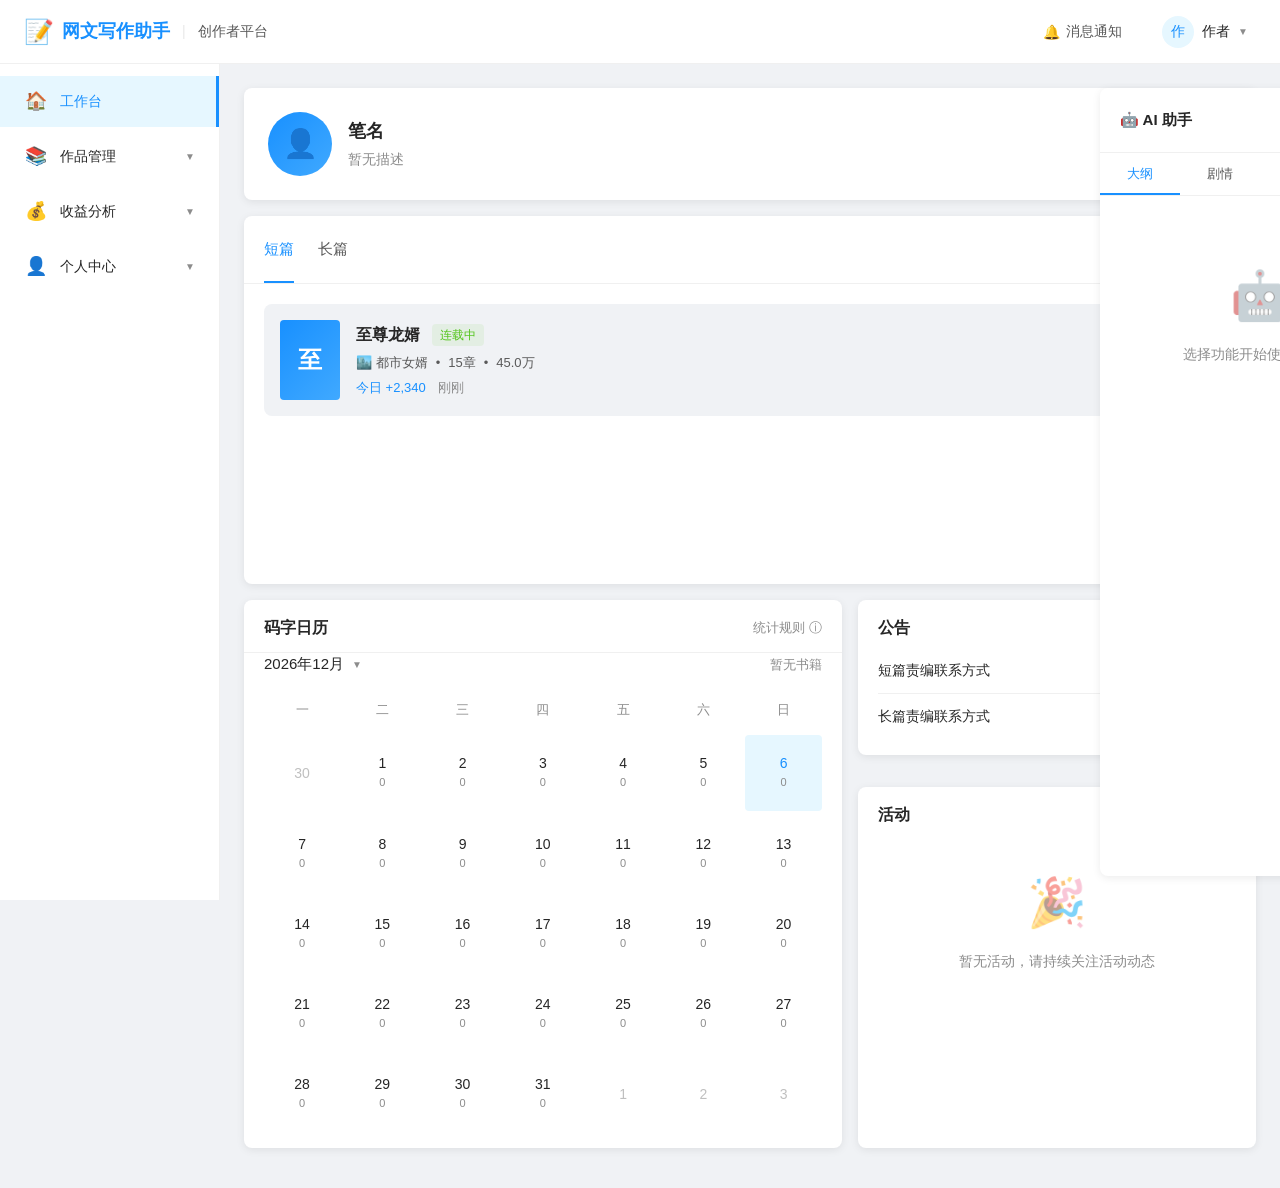
==== v5/index.html @ 5ffb70dc "feat: 网文写作助手 v5 - 仿点众文学风格UI升级 - 全新侧边导航+顶部Header布局 - 卡片式工作台：用户信息、作品管理、码字日历、公告 - 三栏编辑器：目录/人物、编辑区、标记面板 " ====
<!DOCTYPE html>
<html lang="zh-CN">
<head>
    <meta charset="UTF-8">
    <meta name="viewport" content="width=device-width, initial-scale=1.0">
    <title>网文写作助手 - 创作者平台</title>
    <link rel="stylesheet" href="css/base.css">
    <link rel="stylesheet" href="css/layout.css">
    <link rel="stylesheet" href="css/components/sidebar.css">
    <link rel="stylesheet" href="css/components/cards.css">
    <link rel="stylesheet" href="css/components/editor.css">
    <link rel="stylesheet" href="css/components/modals.css">
    <link rel="stylesheet" href="css/components/calendar.css">
    <link rel="stylesheet" href="css/components/panels.css">
</head>
<body>
    <!-- 顶部导航栏 -->
    <header class="top-header">
        <div class="header-left">
            <div class="logo">
                <span class="logo-icon">📝</span>
                <span class="logo-text">网文写作助手</span>
            </div>
            <span class="header-divider">|</span>
            <span class="header-subtitle">创作者平台</span>
        </div>
        <div class="header-right">
            <button class="header-btn">
                <span class="header-btn-icon">🔔</span>
                <span>消息通知</span>
            </button>
            <div class="user-info">
                <div class="user-avatar">作</div>
                <span class="user-name">作者</span>
                <span class="user-arrow">▼</span>
            </div>
        </div>
    </header>

    <!-- 左侧导航栏 -->
    <aside class="sidebar">
        <nav class="sidebar-nav">
            <!-- 工作台 -->
            <a href="#" class="nav-item active" data-page="workshop" onclick="switchPage('workshop')">
                <span class="nav-icon">🏠</span>
                <span class="nav-text">工作台</span>
            </a>

            <!-- 作品管理 -->
            <div class="nav-section">
                <div class="nav-section-header" onclick="toggleNavSection(this)">
                    <span class="nav-icon">📚</span>
                    <span class="nav-text">作品管理</span>
                    <span class="nav-arrow">▼</span>
                </div>
                <div class="nav-section-content">
                    <a href="#" class="nav-subitem" data-page="short-story" onclick="switchPage('short-story')">
                        <span class="nav-dot"></span>
                        <span>短篇</span>
                    </a>
                    <a href="#" class="nav-subitem" data-page="long-story" onclick="switchPage('long-story')">
                        <span class="nav-dot"></span>
                        <span>长篇</span>
                    </a>
                </div>
            </div>

            <!-- 收益分析 -->
            <div class="nav-section">
                <div class="nav-section-header" onclick="toggleNavSection(this)">
                    <span class="nav-icon">💰</span>
                    <span class="nav-text">收益分析</span>
                    <span class="nav-arrow">▼</span>
                </div>
                <div class="nav-section-content">
                    <a href="#" class="nav-subitem">
                        <span class="nav-dot"></span>
                        <span>短篇收益</span>
                    </a>
                    <a href="#" class="nav-subitem">
                        <span class="nav-dot"></span>
                        <span>长篇收益</span>
                    </a>
                </div>
            </div>

            <!-- 个人中心 -->
            <div class="nav-section">
                <div class="nav-section-header" onclick="toggleNavSection(this)">
                    <span class="nav-icon">👤</span>
                    <span class="nav-text">个人中心</span>
                    <span class="nav-arrow">▼</span>
                </div>
                <div class="nav-section-content">
                    <a href="#" class="nav-subitem">
                        <span class="nav-dot"></span>
                        <span>账号信息</span>
                    </a>
                    <a href="#" class="nav-subitem">
                        <span class="nav-dot"></span>
                        <span>签约信息</span>
                    </a>
                </div>
            </div>
        </nav>
    </aside>

    <!-- 主内容区域 -->
    <main class="main-content">
        <!-- ========== 工作台页面 ========== -->
        <div id="workshop-page" class="page active">
            <!-- 用户信息卡片 -->
            <div class="card user-card">
                <div class="user-card-left">
                    <div class="user-card-avatar">👤</div>
                    <div class="user-card-info">
                        <div class="user-card-name">笔名</div>
                        <div class="user-card-desc">暂无描述</div>
                    </div>
                </div>
                <div class="user-card-right">
                    <div class="user-card-stat">
                        <div class="user-card-stat-label">累计创作字数</div>
                        <div class="user-card-stat-value" id="totalWords">0</div>
                    </div>
                </div>
            </div>

            <!-- 作品管理区域 -->
            <div class="card works-card">
                <div class="works-card-header">
                    <div class="works-tabs">
                        <button class="works-tab active" data-tab="short">短篇</button>
                        <button class="works-tab" data-tab="long">长篇</button>
                    </div>
                    <button class="btn-primary" onclick="showCreateBookModal()">
                        <span class="btn-icon">+</span>
                        <span>创建短篇</span>
                    </button>
                </div>
                <div class="works-card-body">
                    <div id="bookListContainer" class="book-list">
                        <!-- 空白状态 -->
                        <div class="empty-state">
                            <div class="empty-state-illustration">📖</div>
                            <button class="btn-primary btn-large" onclick="showCreateBookModal()">去创作</button>
                        </div>
                    </div>
                </div>
            </div>

            <!-- 底部两栏 -->
            <div class="bottom-grid">
                <!-- 码字日历 -->
                <div class="card calendar-card">
                    <div class="card-header">
                        <div class="card-title">码字日历</div>
                        <div class="card-subtitle">
                            统计规则
                            <span class="info-icon">ⓘ</span>
                        </div>
                    </div>
                    <div class="calendar-header">
                        <div class="calendar-month">
                            <span id="calendarMonth">2026年3月</span>
                            <span class="calendar-arrow">▼</span>
                        </div>
                        <div class="calendar-book-select">
                            <span>暂无书籍</span>
                        </div>
                    </div>
                    <div class="calendar-body">
                        <div class="calendar-weekdays">
                            <span>一</span><span>二</span><span>三</span><span>四</span><span>五</span><span>六</span><span>日</span>
                        </div>
                        <div class="calendar-days" id="calendarDays">
                            <!-- 日历格子由JS生成 -->
                        </div>
                    </div>
                </div>

                <!-- 右侧信息栏 -->
                <div class="right-info">
                    <!-- 公告 -->
                    <div class="card notice-card">
                        <div class="card-header">
                            <div class="card-title">公告</div>
                        </div>
                        <div class="notice-list">
                            <div class="notice-item">
                                <span class="notice-text">短篇责编联系方式</span>
                                <span class="notice-date">2025-08-08</span>
                            </div>
                            <div class="notice-item">
                                <span class="notice-text">长篇责编联系方式</span>
                                <span class="notice-date">2025-08-08</span>
                            </div>
                        </div>
                    </div>

                    <!-- 活动 -->
                    <div class="card activity-card">
                        <div class="card-header">
                            <div class="card-title">活动</div>
                        </div>
                        <div class="empty-state-small">
                            <div class="empty-illustration">🎉</div>
                            <div class="empty-text">暂无活动，请持续关注活动动态</div>
                        </div>
                    </div>
                </div>
            </div>
        </div>

        <!-- ========== 编辑器页面 ========== -->
        <div id="editor-page" class="page">
            <div class="editor-layout">
                <!-- 左侧边栏 -->
                <aside class="editor-sidebar">
                    <div class="editor-sidebar-header">
                        <button class="back-btn" onclick="switchToWorkshop()">
                            <span>←</span>
                            <span>返回工作台</span>
                        </button>
                    </div>
                    <div class="editor-sidebar-tabs">
                        <button class="sidebar-tab active" data-tab="chapters" onclick="switchSidebarTab('chapters')">目录</button>
                        <button class="sidebar-tab" data-tab="characters" onclick="switchSidebarTab('characters')">人物</button>
                    </div>
                    
                    <!-- 章节目录 -->
                    <div id="chaptersPanel" class="sidebar-panel active">
                        <div class="panel-actions">
                            <button class="panel-action-btn" onclick="showAddVolumeModal()">+ 新建卷</button>
                            <button class="panel-action-btn" onclick="addChapter()">+ 新建章</button>
                        </div>
                        <div id="chapterTree" class="chapter-tree">
                            <!-- 章节树由JS渲染 -->
                        </div>
                    </div>

                    <!-- 人物卡 -->
                    <div id="charactersPanel" class="sidebar-panel">
                        <div class="panel-actions">
                            <button class="panel-action-btn" onclick="showAddCharacterModal()">+ 添加人物</button>
                        </div>
                        <div id="characterList" class="character-list">
                            <!-- 人物列表由JS渲染 -->
                        </div>
                    </div>
                </aside>

                <!-- 编辑器主体 -->
                <div class="editor-main">
                    <div class="editor-toolbar">
                        <div class="toolbar-info">
                            <span class="toolbar-book" id="editorBookTitle">《作品名称》</span>
                            <span class="toolbar-divider">|</span>
                            <span class="toolbar-chapter" id="editorChapterTitle">第1章</span>
                        </div>
                        <div class="toolbar-actions">
                            <button class="toolbar-btn" onclick="toggleFocusMode()" title="专注模式">👁</button>
                            <button class="toolbar-btn" onclick="toggleTheme()" title="切换主题">🌙</button>
                            <button class="toolbar-btn" onclick="saveDraft()">保存草稿</button>
                            <button class="toolbar-btn primary" onclick="saveContent()">发布章节</button>
                        </div>
                    </div>
                    <div class="editor-content-wrapper">
                        <input type="text" id="chapterTitle" class="chapter-title-input" placeholder="章节标题">
                        <div class="editor-textarea-wrapper">
                            <div id="lineNumbers" class="line-numbers"></div>
                            <textarea id="editor" class="editor-textarea" placeholder="开始创作..."></textarea>
                        </div>
                    </div>
                    <div class="editor-footer">
                        <div class="footer-stats">
                            <span id="wordCount">0 字</span>
                            <span class="footer-divider">|</span>
                            <span id="saveStatus">已保存</span>
                        </div>
                        <div class="footer-actions">
                            <button class="footer-btn" onclick="toggleAIPanel()">🤖 AI助手</button>
                            <button class="footer-btn" onclick="openGoalEditor()">📅 日更目标</button>
                        </div>
                    </div>
                </div>

                <!-- 右侧标记面板 -->
                <aside class="marks-panel">
                    <div class="marks-header">
                        <span class="marks-title">行标记</span>
                    </div>
                    <div id="marksList" class="marks-list">
                        <!-- 标记列表由JS渲染 -->
                    </div>
                </aside>
            </div>

            <!-- 人物详情面板 -->
            <div id="characterDetailPanel" class="character-detail-panel">
                <div class="panel-header">
                    <span class="panel-title">人物详情</span>
                    <button class="panel-close" onclick="closeCharacterPanel()">×</button>
                </div>
                <div id="characterDetailContent" class="panel-content">
                    <!-- 人物详情由JS渲染 -->
                </div>
            </div>
        </div>
    </main>

    <!-- ========== 弹窗 ========== -->

    <!-- 创建作品弹窗 -->
    <div id="createBookModal" class="modal">
        <div class="modal-overlay" onclick="closeCreateBookModal()"></div>
        <div class="modal-content">
            <div class="modal-header">
                <h3 class="modal-title">创建新作品</h3>
                <button class="modal-close" onclick="closeCreateBookModal()">×</button>
            </div>
            <div class="modal-body">
                <div class="form-group">
                    <label class="form-label">作品名称</label>
                    <input type="text" id="newBookTitle" class="form-input" placeholder="请输入作品名称">
                    <button type="button" class="form-helper-btn" onclick="generateBookTitleSuggestions()">AI推荐书名</button>
                </div>
                <div class="form-group">
                    <label class="form-label">作品类型</label>
                    <select id="newBookGenre" class="form-select">
                        <option value="urban">都市女婿</option>
                        <option value="fantasy">玄幻修仙</option>
                        <option value="romance">言情甜宠</option>
                        <option value="mystery">悬疑灵异</option>
                        <option value="history">历史穿越</option>
                        <option value="scifi">科幻末世</option>
                    </select>
                </div>
                <div class="form-group">
                    <label class="form-label">作品简介</label>
                    <textarea id="newBookSummary" class="form-textarea" rows="4" placeholder="请输入作品简介"></textarea>
                    <button type="button" class="form-helper-btn" onclick="polishBookSummary()">AI润色简介</button>
                </div>
                <div class="form-group">
                    <label class="form-label">目标字数</label>
                    <input type="number" id="newBookTarget" class="form-input" value="1000000">
                </div>
                <div id="aiSuggestions"></div>
            </div>
            <div class="modal-footer">
                <button class="btn-secondary" onclick="closeCreateBookModal()">取消</button>
                <button class="btn-primary" onclick="confirmCreateBook()">创建</button>
            </div>
        </div>
    </div>

    <!-- 添加卷弹窗 -->
    <div id="volumeModal" class="modal">
        <div class="modal-overlay" onclick="closeVolumeModal()"></div>
        <div class="modal-content modal-small">
            <div class="modal-header">
                <h3 class="modal-title">新建卷</h3>
                <button class="modal-close" onclick="closeVolumeModal()">×</button>
            </div>
            <div class="modal-body">
                <div class="form-group">
                    <label class="form-label">卷名称</label>
                    <input type="text" id="newVolumeName" class="form-input" placeholder="如：第一卷：觉醒">
                </div>
            </div>
            <div class="modal-footer">
                <button class="btn-secondary" onclick="closeVolumeModal()">取消</button>
                <button class="btn-primary" onclick="confirmAddVolume()">确定</button>
            </div>
        </div>
    </div>

    <!-- 添加章节弹窗 -->
    <div id="chapterModal" class="modal">
        <div class="modal-overlay" onclick="closeChapterModal()"></div>
        <div class="modal-content modal-small">
            <div class="modal-header">
                <h3 class="modal-title">新建章节</h3>
                <button class="modal-close" onclick="closeChapterModal()">×</button>
            </div>
            <div class="modal-body">
                <div class="form-group">
                    <label class="form-label">章节标题</label>
                    <input type="text" id="newChapterTitle" class="form-input" placeholder="请输入章节标题">
                </div>
                <div class="form-group">
                    <label class="form-label">所属卷</label>
                    <select id="newChapterVolume" class="form-select">
                        <!-- 选项由JS填充 -->
                    </select>
                </div>
            </div>
            <div class="modal-footer">
                <button class="btn-secondary" onclick="closeChapterModal()">取消</button>
                <button class="btn-primary" onclick="confirmAddChapter()">确定</button>
            </div>
        </div>
    </div>

    <!-- 日更目标弹窗 -->
    <div id="goalModal" class="modal">
        <div class="modal-overlay" onclick="closeGoalModal()"></div>
        <div class="modal-content modal-small">
            <div class="modal-header">
                <h3 class="modal-title">设置日更目标</h3>
                <button class="modal-close" onclick="closeGoalModal()">×</button>
            </div>
            <div class="modal-body">
                <div class="form-group">
                    <label class="form-label">每日目标字数</label>
                    <input type="number" id="dailyGoalInput" class="form-input" value="4000">
                </div>
                <div class="goal-presets">
                    <button class="goal-preset" onclick="setGoalPreset(2000)">2000</button>
                    <button class="goal-preset" onclick="setGoalPreset(4000)">4000</button>
                    <button class="goal-preset" onclick="setGoalPreset(6000)">6000</button>
                    <button class="goal-preset" onclick="setGoalPreset(10000)">10000</button>
                </div>
            </div>
            <div class="modal-footer">
                <button class="btn-secondary" onclick="closeGoalModal()">取消</button>
                <button class="btn-primary" onclick="saveGoal()">保存</button>
            </div>
        </div>
    </div>

    <!-- 添加人物弹窗 -->
    <div id="characterModal" class="modal">
        <div class="modal-overlay" onclick="closeCharacterEditModal()"></div>
        <div class="modal-content">
            <div class="modal-header">
                <h3 class="modal-title" id="characterModalTitle">添加人物</h3>
                <button class="modal-close" onclick="closeCharacterEditModal()">×</button>
            </div>
            <div class="modal-body">
                <div class="form-row">
                    <div class="form-group">
                        <label class="form-label">姓名</label>
                        <input type="text" id="charName" class="form-input" placeholder="人物姓名">
                    </div>
                    <div class="form-group">
                        <label class="form-label">角色类型</label>
                        <select id="charRole" class="form-select">
                            <option value="protagonist">主角</option>
                            <option value="antagonist">反派</option>
                            <option value="supporting">配角</option>
                            <option value="minor">龙套</option>
                        </select>
                    </div>
                </div>
                <div class="form-row">
                    <div class="form-group">
                        <label class="form-label">性别</label>
                        <select id="charGender" class="form-select">
                            <option value="男">男</option>
                            <option value="女">女</option>
                            <option value="其他">其他</option>
                        </select>
                    </div>
                    <div class="form-group">
                        <label class="form-label">年龄</label>
                        <input type="text" id="charAge" class="form-input" placeholder="年龄">
                    </div>
                </div>
                <div class="form-group">
                    <label class="form-label">外貌特征</label>
                    <textarea id="charAppearance" class="form-textarea" rows="2" placeholder="外貌描述"></textarea>
                </div>
                <div class="form-group">
                    <label class="form-label">性格特点</label>
                    <textarea id="charPersonality" class="form-textarea" rows="2" placeholder="性格描述"></textarea>
                </div>
                <div class="form-group">
                    <label class="form-label">人物背景</label>
                    <textarea id="charBackground" class="form-textarea" rows="3" placeholder="背景故事"></textarea>
                </div>
                <div class="form-group">
                    <label class="form-label">经典语录</label>
                    <input type="text" id="charQuotes" class="form-input" placeholder="经典台词">
                </div>
                <div class="form-group">
                    <label class="form-label">备注</label>
                    <textarea id="charNotes" class="form-textarea" rows="2" placeholder="其他备注"></textarea>
                </div>
            </div>
            <div class="modal-footer">
                <button class="btn-secondary" onclick="closeCharacterEditModal()">取消</button>
                <button class="btn-primary" onclick="saveCharacter()">保存</button>
            </div>
        </div>
    </div>

    <!-- 行标记弹窗 -->
    <div id="markPopup" class="mark-popup">
        <div class="mark-popup-title">添加标记</div>
        <div class="mark-types">
            <button class="mark-type-btn todo" onclick="selectMarkType('todo')">
                <span class="mark-type-icon">📝</span>
                <span>待修改</span>
            </button>
            <button class="mark-type-btn question" onclick="selectMarkType('question')">
                <span class="mark-type-icon">❓</span>
                <span>疑问</span>
            </button>
            <button class="mark-type-btn idea" onclick="selectMarkType('idea')">
                <span class="mark-type-icon">💡</span>
                <span>灵感</span>
            </button>
            <button class="mark-type-btn issue" onclick="selectMarkType('issue')">
                <span class="mark-type-icon">⚠️</span>
                <span>问题</span>
            </button>
        </div>
        <textarea id="markNote" class="mark-note-input" placeholder="添加备注..."></textarea>
        <div class="mark-actions">
            <button class="mark-btn-secondary" onclick="hideMarkPopup()">取消</button>
            <button class="mark-btn-primary" onclick="saveMark()">保存</button>
        </div>
    </div>

    <!-- AI 助手面板 -->
    <div id="aiPanel" class="ai-panel">
        <div class="ai-panel-header">
            <span class="ai-panel-title">🤖 AI 助手</span>
            <button class="ai-panel-close" onclick="toggleAIPanel()">×</button>
        </div>
        <div class="ai-panel-tabs">
            <button class="ai-tab active" data-tab="outline" onclick="switchAITab('outline')">大纲</button>
            <button class="ai-tab" data-tab="plot" onclick="switchAITab('plot')">剧情</button>
            <button class="ai-tab" data-tab="polish" onclick="switchAITab('polish')">润色</button>
            <button class="ai-tab" data-tab="expand" onclick="switchAITab('expand')">扩写</button>
        </div>
        <div class="ai-panel-content">
            <div id="aiContent" class="ai-content">
                <div class="ai-placeholder">
                    <div class="ai-placeholder-icon">🤖</div>
                    <div class="ai-placeholder-text">选择功能开始使用AI助手</div>
                </div>
            </div>
        </div>
    </div>

    <!-- Toast 提示 -->
    <div id="toast" class="toast"></div>

    <!-- 脚本 -->
    <script type="module" src="js/core/app.js"></script>
</body>
</html>
---- v5/css/base.css ----
/* ============================================
   网文写作助手 v5 - 基础样式
   仿点众文学创作者平台风格
   ============================================ */

/* CSS变量 */
:root {
    /* 主色调 */
    --primary: #1890ff;
    --primary-hover: #40a9ff;
    --primary-light: #e6f7ff;
    
    /* 文本颜色 */
    --text-primary: #262626;
    --text-secondary: #595959;
    --text-tertiary: #8c8c8c;
    --text-placeholder: #bfbfbf;
    
    /* 背景色 */
    --bg-body: #f0f2f5;
    --bg-card: #ffffff;
    --bg-sidebar: #ffffff;
    --bg-hover: #f5f5f5;
    --bg-active: #e6f7ff;
    
    /* 边框 */
    --border-color: #e8e8e8;
    --border-light: #f0f0f0;
    
    /* 阴影 */
    --shadow-card: 0 2px 8px rgba(0, 0, 0, 0.08);
    --shadow-dropdown: 0 3px 6px rgba(0, 0, 0, 0.12);
    
    /* 尺寸 */
    --header-height: 64px;
    --sidebar-width: 220px;
    --border-radius: 8px;
    --border-radius-sm: 4px;
    
    /* 字体 */
    --font-family: -apple-system, BlinkMacSystemFont, 'Segoe UI', 'PingFang SC', 'Hiragino Sans GB', 'Microsoft YaHei', sans-serif;
}

/* 重置样式 */
* {
    margin: 0;
    padding: 0;
    box-sizing: border-box;
}

html {
    font-size: 14px;
}

body {
    font-family: var(--font-family);
    background-color: var(--bg-body);
    color: var(--text-primary);
    line-height: 1.5;
    min-height: 100vh;
    overflow-x: hidden;
}

/* 通用按钮样式 */
.btn-primary {
    display: inline-flex;
    align-items: center;
    justify-content: center;
    gap: 6px;
    padding: 8px 16px;
    background: var(--primary);
    color: #fff;
    border: none;
    border-radius: var(--border-radius-sm);
    font-size: 14px;
    cursor: pointer;
    transition: all 0.2s;
    white-space: nowrap;
}

.btn-primary:hover {
    background: var(--primary-hover);
}

.btn-primary .btn-icon {
    font-size: 16px;
    line-height: 1;
}

.btn-secondary {
    display: inline-flex;
    align-items: center;
    justify-content: center;
    padding: 8px 16px;
    background: #fff;
    color: var(--text-primary);
    border: 1px solid var(--border-color);
    border-radius: var(--border-radius-sm);
    font-size: 14px;
    cursor: pointer;
    transition: all 0.2s;
}

.btn-secondary:hover {
    border-color: var(--primary);
    color: var(--primary);
}

.btn-large {
    padding: 12px 32px;
    font-size: 16px;
}

/* 卡片样式 */
.card {
    background: var(--bg-card);
    border-radius: var(--border-radius);
    box-shadow: var(--shadow-card);
    margin-bottom: 16px;
}

.card-header {
    display: flex;
    align-items: center;
    justify-content: space-between;
    padding: 16px 20px;
    border-bottom: 1px solid var(--border-light);
}

.card-title {
    font-size: 16px;
    font-weight: 600;
    color: var(--text-primary);
}

.card-subtitle {
    font-size: 13px;
    color: var(--text-tertiary);
    display: flex;
    align-items: center;
    gap: 4px;
}

.info-icon {
    cursor: help;
}

/* 表单样式 */
.form-group {
    margin-bottom: 16px;
}

.form-row {
    display: grid;
    grid-template-columns: 1fr 1fr;
    gap: 16px;
}

.form-label {
    display: block;
    margin-bottom: 8px;
    font-size: 14px;
    color: var(--text-primary);
}

.form-input,
.form-select,
.form-textarea {
    width: 100%;
    padding: 8px 12px;
    border: 1px solid var(--border-color);
    border-radius: var(--border-radius-sm);
    font-size: 14px;
    color: var(--text-primary);
    background: #fff;
    transition: all 0.2s;
    font-family: inherit;
}

.form-input:focus,
.form-select:focus,
.form-textarea:focus {
    outline: none;
    border-color: var(--primary);
    box-shadow: 0 0 0 2px var(--primary-light);
}

.form-textarea {
    resize: vertical;
    min-height: 80px;
}

.form-helper-btn {
    margin-top: 8px;
    padding: 4px 12px;
    background: transparent;
    border: none;
    color: var(--primary);
    font-size: 13px;
    cursor: pointer;
}

.form-helper-btn:hover {
    text-decoration: underline;
}

/* 空状态 */
.empty-state {
    display: flex;
    flex-direction: column;
    align-items: center;
    justify-content: center;
    padding: 60px 20px;
    text-align: center;
}

.empty-state-illustration {
    font-size: 80px;
    margin-bottom: 20px;
    opacity: 0.6;
}

.empty-state-small {
    display: flex;
    flex-direction: column;
    align-items: center;
    justify-content: center;
    padding: 40px 20px;
    text-align: center;
}

.empty-illustration {
    font-size: 48px;
    margin-bottom: 12px;
    opacity: 0.5;
}

.empty-text {
    font-size: 14px;
    color: var(--text-tertiary);
}

/* Toast 提示 */
.toast {
    position: fixed;
    top: 80px;
    left: 50%;
    transform: translateX(-50%) translateY(-20px);
    background: rgba(0, 0, 0, 0.8);
    color: #fff;
    padding: 10px 24px;
    border-radius: var(--border-radius-sm);
    font-size: 14px;
    opacity: 0;
    visibility: hidden;
    transition: all 0.3s;
    z-index: 9999;
}

.toast.show {
    opacity: 1;
    visibility: visible;
    transform: translateX(-50%) translateY(0);
}

/* 页面切换 */
.page {
    display: none;
}

.page.active {
    display: block;
}

/* 滚动条样式 */
::-webkit-scrollbar {
    width: 6px;
    height: 6px;
}

::-webkit-scrollbar-track {
    background: transparent;
}

::-webkit-scrollbar-thumb {
    background: #d9d9d9;
    border-radius: 3px;
}

::-webkit-scrollbar-thumb:hover {
    background: #bfbfbf;
}
---- v5/css/layout.css ----
/* ============================================
   网文写作助手 v5 - 布局样式
   ============================================ */

/* 顶部导航栏 */
.top-header {
    position: fixed;
    top: 0;
    left: 0;
    right: 0;
    height: var(--header-height);
    background: var(--bg-card);
    border-bottom: 1px solid var(--border-light);
    display: flex;
    align-items: center;
    justify-content: space-between;
    padding: 0 24px;
    z-index: 1000;
}

.header-left {
    display: flex;
    align-items: center;
    gap: 12px;
}

.logo {
    display: flex;
    align-items: center;
    gap: 8px;
    font-size: 18px;
    font-weight: 600;
    color: var(--primary);
}

.logo-icon {
    font-size: 24px;
}

.header-divider {
    color: var(--border-color);
    font-weight: 300;
}

.header-subtitle {
    font-size: 14px;
    color: var(--text-secondary);
}

.header-right {
    display: flex;
    align-items: center;
    gap: 20px;
}

.header-btn {
    display: flex;
    align-items: center;
    gap: 6px;
    padding: 6px 12px;
    background: transparent;
    border: none;
    color: var(--text-secondary);
    font-size: 14px;
    cursor: pointer;
    transition: color 0.2s;
}

.header-btn:hover {
    color: var(--primary);
}

.user-info {
    display: flex;
    align-items: center;
    gap: 8px;
    cursor: pointer;
    padding: 4px 8px;
    border-radius: var(--border-radius-sm);
    transition: background 0.2s;
}

.user-info:hover {
    background: var(--bg-hover);
}

.user-avatar {
    width: 32px;
    height: 32px;
    border-radius: 50%;
    background: var(--primary-light);
    color: var(--primary);
    display: flex;
    align-items: center;
    justify-content: center;
    font-size: 14px;
    font-weight: 500;
}

.user-name {
    font-size: 14px;
    color: var(--text-primary);
}

.user-arrow {
    font-size: 10px;
    color: var(--text-tertiary);
}

/* 主布局 */
.sidebar {
    position: fixed;
    top: var(--header-height);
    left: 0;
    width: var(--sidebar-width);
    bottom: 0;
    background: var(--bg-sidebar);
    border-right: 1px solid var(--border-light);
    overflow-y: auto;
    z-index: 900;
}

.main-content {
    margin-left: var(--sidebar-width);
    margin-top: var(--header-height);
    padding: 24px;
    min-height: calc(100vh - var(--header-height));
}

/* 底部网格布局 */
.bottom-grid {
    display: grid;
    grid-template-columns: 1.5fr 1fr;
    gap: 16px;
}

.right-info {
    display: flex;
    flex-direction: column;
    gap: 16px;
}

/* 响应式 */
@media (max-width: 1200px) {
    .bottom-grid {
        grid-template-columns: 1fr;
    }
}

@media (max-width: 768px) {
    .sidebar {
        transform: translateX(-100%);
        transition: transform 0.3s;
    }
    
    .sidebar.open {
        transform: translateX(0);
    }
    
    .main-content {
        margin-left: 0;
    }
    
    .form-row {
        grid-template-columns: 1fr;
    }
}
---- v5/css/components/sidebar.css ----
/* ============================================
   侧边栏导航样式
   ============================================ */

.sidebar-nav {
    padding: 12px 0;
}

/* 导航项 */
.nav-item {
    display: flex;
    align-items: center;
    gap: 12px;
    padding: 12px 24px;
    color: var(--text-primary);
    text-decoration: none;
    font-size: 14px;
    transition: all 0.2s;
    border-right: 3px solid transparent;
}

.nav-item:hover {
    background: var(--bg-hover);
    color: var(--primary);
}

.nav-item.active {
    background: var(--bg-active);
    color: var(--primary);
    border-right-color: var(--primary);
}

.nav-icon {
    font-size: 18px;
    width: 24px;
    text-align: center;
}

.nav-text {
    flex: 1;
}

/* 导航分组 */
.nav-section {
    margin: 4px 0;
}

.nav-section-header {
    display: flex;
    align-items: center;
    gap: 12px;
    padding: 12px 24px;
    color: var(--text-primary);
    font-size: 14px;
    cursor: pointer;
    transition: all 0.2s;
    user-select: none;
}

.nav-section-header:hover {
    background: var(--bg-hover);
    color: var(--primary);
}

.nav-section.expanded .nav-section-header {
    color: var(--primary);
}

.nav-arrow {
    font-size: 10px;
    margin-left: auto;
    transition: transform 0.2s;
    color: var(--text-tertiary);
}

.nav-section.expanded .nav-arrow {
    transform: rotate(180deg);
}

/* 子菜单 */
.nav-section-content {
    max-height: 0;
    overflow: hidden;
    transition: max-height 0.3s ease;
}

.nav-section.expanded .nav-section-content {
    max-height: 200px;
}

.nav-subitem {
    display: flex;
    align-items: center;
    gap: 12px;
    padding: 10px 24px 10px 54px;
    color: var(--text-secondary);
    text-decoration: none;
    font-size: 14px;
    transition: all 0.2s;
}

.nav-subitem:hover {
    color: var(--primary);
    background: var(--bg-hover);
}

.nav-subitem.active {
    color: var(--primary);
    background: var(--bg-active);
}

.nav-dot {
    width: 6px;
    height: 6px;
    border-radius: 50%;
    background: var(--text-tertiary);
}

.nav-subitem:hover .nav-dot,
.nav-subitem.active .nav-dot {
    background: var(--primary);
}
---- v5/css/components/cards.css ----
/* ============================================
   卡片组件样式
   ============================================ */

/* 用户信息卡片 */
.user-card {
    display: flex;
    align-items: center;
    justify-content: space-between;
    padding: 24px;
    margin-bottom: 16px;
}

.user-card-left {
    display: flex;
    align-items: center;
    gap: 16px;
}

.user-card-avatar {
    width: 64px;
    height: 64px;
    border-radius: 50%;
    background: linear-gradient(135deg, var(--primary) 0%, var(--primary-hover) 100%);
    color: #fff;
    display: flex;
    align-items: center;
    justify-content: center;
    font-size: 28px;
}

.user-card-info {
    display: flex;
    flex-direction: column;
    gap: 4px;
}

.user-card-name {
    font-size: 18px;
    font-weight: 600;
    color: var(--text-primary);
}

.user-card-desc {
    font-size: 14px;
    color: var(--text-tertiary);
}

.user-card-right {
    text-align: right;
}

.user-card-stat-label {
    font-size: 13px;
    color: var(--text-tertiary);
    margin-bottom: 4px;
}

.user-card-stat-value {
    font-size: 32px;
    font-weight: 600;
    color: var(--text-primary);
    line-height: 1;
}

/* 作品管理卡片 */
.works-card {
    margin-bottom: 16px;
}

.works-card-header {
    display: flex;
    align-items: center;
    justify-content: space-between;
    padding: 16px 20px;
    border-bottom: 1px solid var(--border-light);
}

.works-tabs {
    display: flex;
    gap: 24px;
}

.works-tab {
    padding: 8px 0;
    background: transparent;
    border: none;
    font-size: 15px;
    color: var(--text-secondary);
    cursor: pointer;
    position: relative;
    transition: color 0.2s;
}

.works-tab:hover {
    color: var(--primary);
}

.works-tab.active {
    color: var(--primary);
    font-weight: 500;
}

.works-tab.active::after {
    content: '';
    position: absolute;
    bottom: -16px;
    left: 0;
    right: 0;
    height: 2px;
    background: var(--primary);
}

.works-card-body {
    padding: 20px;
    min-height: 300px;
}

/* 书籍列表 */
.book-list {
    display: flex;
    flex-direction: column;
    gap: 12px;
}

.book-item {
    display: flex;
    align-items: center;
    gap: 16px;
    padding: 16px;
    background: var(--bg-body);
    border-radius: var(--border-radius);
    cursor: pointer;
    transition: all 0.2s;
}

.book-item:hover {
    background: var(--bg-hover);
    box-shadow: var(--shadow-card);
}

.book-cover {
    width: 60px;
    height: 80px;
    border-radius: var(--border-radius-sm);
    display: flex;
    align-items: center;
    justify-content: center;
    flex-shrink: 0;
    background: linear-gradient(135deg, var(--primary) 0%, var(--primary-hover) 100%);
    color: #fff;
    font-size: 24px;
    font-weight: 600;
}

.book-info {
    flex: 1;
    display: flex;
    flex-direction: column;
    gap: 6px;
}

.book-header {
    display: flex;
    align-items: center;
    gap: 12px;
}

.book-title {
    font-size: 16px;
    font-weight: 600;
    color: var(--text-primary);
}

.book-status {
    padding: 2px 8px;
    border-radius: 4px;
    font-size: 12px;
}

.book-meta {
    display: flex;
    align-items: center;
    gap: 8px;
    font-size: 13px;
    color: var(--text-secondary);
}

.book-stats {
    display: flex;
    align-items: center;
    gap: 12px;
    font-size: 13px;
}

.book-today {
    color: var(--text-tertiary);
}

.book-today.active {
    color: var(--primary);
}

.book-time {
    color: var(--text-tertiary);
}

.book-actions {
    display: flex;
    gap: 8px;
}

.book-action-btn {
    padding: 8px 16px;
    border: none;
    border-radius: var(--border-radius-sm);
    font-size: 14px;
    cursor: pointer;
    transition: all 0.2s;
}

.book-action-btn.primary {
    background: var(--primary);
    color: #fff;
}

.book-action-btn.primary:hover {
    background: var(--primary-hover);
}

/* 公告卡片 */
.notice-card .card-header {
    border-bottom: none;
    padding-bottom: 8px;
}

.notice-list {
    padding: 0 20px 16px;
}

.notice-item {
    display: flex;
    align-items: center;
    justify-content: space-between;
    padding: 12px 0;
    border-bottom: 1px solid var(--border-light);
}

.notice-item:last-child {
    border-bottom: none;
}

.notice-text {
    font-size: 14px;
    color: var(--text-primary);
}

.notice-date {
    font-size: 13px;
    color: var(--text-tertiary);
}

/* 活动卡片 */
.activity-card {
    flex: 1;
}

.activity-card .card-header {
    border-bottom: none;
    padding-bottom: 0;
}
---- v5/css/components/editor.css ----
/* ============================================
   编辑器样式
   ============================================ */

/* 编辑器布局 */
.editor-layout {
    display: flex;
    height: calc(100vh - var(--header-height) - 48px);
    background: var(--bg-card);
    border-radius: var(--border-radius);
    box-shadow: var(--shadow-card);
    overflow: hidden;
}

/* 编辑器侧边栏 */
.editor-sidebar {
    width: 260px;
    border-right: 1px solid var(--border-light);
    display: flex;
    flex-direction: column;
    background: var(--bg-card);
}

.editor-sidebar-header {
    padding: 12px 16px;
    border-bottom: 1px solid var(--border-light);
}

.back-btn {
    display: flex;
    align-items: center;
    gap: 8px;
    padding: 8px 12px;
    background: transparent;
    border: 1px solid var(--border-color);
    border-radius: var(--border-radius-sm);
    font-size: 14px;
    color: var(--text-secondary);
    cursor: pointer;
    transition: all 0.2s;
}

.back-btn:hover {
    border-color: var(--primary);
    color: var(--primary);
}

.editor-sidebar-tabs {
    display: flex;
    border-bottom: 1px solid var(--border-light);
}

.sidebar-tab {
    flex: 1;
    padding: 12px;
    background: transparent;
    border: none;
    font-size: 14px;
    color: var(--text-secondary);
    cursor: pointer;
    position: relative;
    transition: color 0.2s;
}

.sidebar-tab:hover {
    color: var(--primary);
}

.sidebar-tab.active {
    color: var(--primary);
    font-weight: 500;
}

.sidebar-tab.active::after {
    content: '';
    position: absolute;
    bottom: 0;
    left: 20%;
    right: 20%;
    height: 2px;
    background: var(--primary);
}

.sidebar-panel {
    display: none;
    flex: 1;
    overflow-y: auto;
    padding: 12px;
}

.sidebar-panel.active {
    display: block;
}

.panel-actions {
    display: flex;
    gap: 8px;
    margin-bottom: 12px;
}

.panel-action-btn {
    flex: 1;
    padding: 8px;
    background: var(--bg-body);
    border: 1px solid var(--border-color);
    border-radius: var(--border-radius-sm);
    font-size: 13px;
    color: var(--text-secondary);
    cursor: pointer;
    transition: all 0.2s;
}

.panel-action-btn:hover {
    border-color: var(--primary);
    color: var(--primary);
}

/* 章节树 */
.chapter-tree {
    display: flex;
    flex-direction: column;
    gap: 4px;
}

.volume-item {
    margin-bottom: 8px;
}

.volume-header {
    display: flex;
    align-items: center;
    gap: 8px;
    padding: 8px;
    font-size: 14px;
    font-weight: 500;
    color: var(--text-primary);
    cursor: pointer;
    border-radius: var(--border-radius-sm);
    transition: background 0.2s;
}

.volume-header:hover {
    background: var(--bg-hover);
}

.volume-toggle {
    font-size: 10px;
    color: var(--text-tertiary);
    transition: transform 0.2s;
}

.volume-item.expanded .volume-toggle {
    transform: rotate(90deg);
}

.volume-chapters {
    display: none;
    padding-left: 20px;
}

.volume-item.expanded .volume-chapters {
    display: flex;
    flex-direction: column;
    gap: 2px;
}

.chapter-item {
    display: flex;
    align-items: center;
    gap: 8px;
    padding: 8px;
    font-size: 13px;
    color: var(--text-secondary);
    cursor: pointer;
    border-radius: var(--border-radius-sm);
    transition: all 0.2s;
}

.chapter-item:hover {
    background: var(--bg-hover);
    color: var(--primary);
}

.chapter-item.active {
    background: var(--bg-active);
    color: var(--primary);
}

.chapter-item-number {
    font-weight: 500;
}

/* 人物列表 */
.character-list {
    display: flex;
    flex-direction: column;
    gap: 8px;
}

.character-item {
    display: flex;
    align-items: center;
    gap: 12px;
    padding: 12px;
    background: var(--bg-body);
    border-radius: var(--border-radius);
    cursor: pointer;
    transition: all 0.2s;
}

.character-item:hover {
    background: var(--bg-hover);
    box-shadow: var(--shadow-card);
}

.character-avatar {
    width: 40px;
    height: 40px;
    border-radius: 50%;
    display: flex;
    align-items: center;
    justify-content: center;
    font-size: 16px;
    flex-shrink: 0;
}

.character-avatar.protagonist {
    background: #fff2e8;
    color: #fa8c16;
}

.character-avatar.antagonist {
    background: #fff1f0;
    color: #f5222d;
}

.character-avatar.supporting {
    background: #e6f7ff;
    color: #1890ff;
}

.character-avatar.minor {
    background: #f6ffed;
    color: #52c41a;
}

.character-info {
    flex: 1;
    min-width: 0;
}

.character-name {
    font-size: 14px;
    font-weight: 500;
    color: var(--text-primary);
    margin-bottom: 2px;
}

.character-role {
    font-size: 12px;
    color: var(--text-tertiary);
}

/* 编辑器主体 */
.editor-main {
    flex: 1;
    display: flex;
    flex-direction: column;
    min-width: 0;
}

.editor-toolbar {
    display: flex;
    align-items: center;
    justify-content: space-between;
    padding: 12px 20px;
    border-bottom: 1px solid var(--border-light);
}

.toolbar-info {
    display: flex;
    align-items: center;
    gap: 12px;
    font-size: 14px;
}

.toolbar-book {
    font-weight: 500;
    color: var(--text-primary);
}

.toolbar-divider {
    color: var(--border-color);
}

.toolbar-chapter {
    color: var(--text-secondary);
}

.toolbar-actions {
    display: flex;
    gap: 12px;
}

.toolbar-btn {
    padding: 6px 16px;
    background: transparent;
    border: 1px solid var(--border-color);
    border-radius: var(--border-radius-sm);
    font-size: 14px;
    color: var(--text-secondary);
    cursor: pointer;
    transition: all 0.2s;
}

.toolbar-btn:hover {
    border-color: var(--primary);
    color: var(--primary);
}

.toolbar-btn.primary {
    background: var(--primary);
    color: #fff;
    border-color: var(--primary);
}

.toolbar-btn.primary:hover {
    background: var(--primary-hover);
}

/* 编辑器内容区 */
.editor-content-wrapper {
    flex: 1;
    display: flex;
    flex-direction: column;
    overflow: hidden;
}

.chapter-title-input {
    padding: 16px 20px;
    border: none;
    border-bottom: 1px solid var(--border-light);
    font-size: 18px;
    font-weight: 500;
    color: var(--text-primary);
    outline: none;
}

.chapter-title-input::placeholder {
    color: var(--text-placeholder);
}

.editor-textarea-wrapper {
    flex: 1;
    display: flex;
    overflow: hidden;
    position: relative;
}

.line-numbers {
    width: 50px;
    padding: 16px 8px;
    background: var(--bg-body);
    border-right: 1px solid var(--border-light);
    text-align: right;
    font-size: 13px;
    line-height: 1.8;
    color: var(--text-tertiary);
    overflow: hidden;
    user-select: none;
}

.line-number {
    cursor: pointer;
    padding: 0 4px;
    border-radius: 3px;
    transition: all 0.2s;
}

.line-number:hover {
    background: var(--bg-hover);
}

.line-number.has-mark {
    position: relative;
}

.line-number.has-mark::after {
    content: '';
    position: absolute;
    right: 2px;
    top: 50%;
    transform: translateY(-50%);
    width: 6px;
    height: 6px;
    border-radius: 50%;
}

.line-number.has-mark.todo::after {
    background: #fa8c16;
}

.line-number.has-mark.question::after {
    background: #1890ff;
}

.line-number.has-mark.idea::after {
    background: #52c41a;
}

.line-number.has-mark.issue::after {
    background: #f5222d;
}

.editor-textarea {
    flex: 1;
    padding: 16px 20px;
    border: none;
    outline: none;
    font-size: 16px;
    line-height: 1.8;
    color: var(--text-primary);
    resize: none;
    font-family: inherit;
}

.editor-textarea::placeholder {
    color: var(--text-placeholder);
}

/* 编辑器底部 */
.editor-footer {
    display: flex;
    align-items: center;
    justify-content: space-between;
    padding: 12px 20px;
    border-top: 1px solid var(--border-light);
    background: var(--bg-body);
}

.footer-stats {
    display: flex;
    align-items: center;
    gap: 12px;
    font-size: 13px;
    color: var(--text-tertiary);
}

.footer-divider {
    color: var(--border-color);
}

.footer-actions {
    display: flex;
    gap: 12px;
}

.footer-btn {
    padding: 6px 12px;
    background: transparent;
    border: none;
    font-size: 13px;
    color: var(--text-secondary);
    cursor: pointer;
    transition: color 0.2s;
}

.footer-btn:hover {
    color: var(--primary);
}

/* 标记面板 */
.marks-panel {
    width: 200px;
    border-left: 1px solid var(--border-light);
    background: var(--bg-card);
    display: flex;
    flex-direction: column;
}

.marks-header {
    padding: 12px 16px;
    border-bottom: 1px solid var(--border-light);
    font-weight: 500;
    color: var(--text-primary);
}

.marks-list {
    flex: 1;
    overflow-y: auto;
    padding: 12px;
}

.mark-item {
    padding: 10px;
    margin-bottom: 8px;
    background: var(--bg-body);
    border-radius: var(--border-radius-sm);
    cursor: pointer;
    transition: all 0.2s;
}

.mark-item:hover {
    background: var(--bg-hover);
}

.mark-item-header {
    display: flex;
    align-items: center;
    gap: 6px;
    margin-bottom: 4px;
}

.mark-item-type {
    font-size: 12px;
    padding: 2px 6px;
    border-radius: 3px;
    font-weight: 500;
}

.mark-item-type.todo {
    background: #fff2e8;
    color: #fa8c16;
}

.mark-item-type.question {
    background: #e6f7ff;
    color: #1890ff;
}

.mark-item-type.idea {
    background: #f6ffed;
    color: #52c41a;
}

.mark-item-type.issue {
    background: #fff1f0;
    color: #f5222d;
}

.mark-item-line {
    font-size: 12px;
    color: var(--text-tertiary);
}

.mark-item-note {
    font-size: 13px;
    color: var(--text-secondary);
    margin-top: 4px;
    overflow: hidden;
    text-overflow: ellipsis;
    display: -webkit-box;
    -webkit-line-clamp: 2;
    -webkit-box-orient: vertical;
}

/* 专注模式 */
body.focus-mode .top-header,
body.focus-mode .sidebar,
body.focus-mode .editor-sidebar,
body.focus-mode .marks-panel,
body.focus-mode .editor-toolbar,
body.focus-mode .editor-footer {
    display: none !important;
}

body.focus-mode .main-content {
    margin-left: 0;
    margin-top: 0;
    padding: 0;
}

body.focus-mode .editor-layout {
    height: 100vh;
    border-radius: 0;
}

body.focus-mode .editor-main {
    width: 800px;
    max-width: 100%;
    margin: 0 auto;
}
---- v5/css/components/modals.css ----
/* ============================================
   弹窗样式
   ============================================ */

.modal {
    display: none;
    position: fixed;
    top: 0;
    left: 0;
    right: 0;
    bottom: 0;
    z-index: 2000;
    align-items: center;
    justify-content: center;
}

.modal.active {
    display: flex;
}

.modal-overlay {
    position: absolute;
    top: 0;
    left: 0;
    right: 0;
    bottom: 0;
    background: rgba(0, 0, 0, 0.45);
}

.modal-content {
    position: relative;
    background: var(--bg-card);
    border-radius: var(--border-radius);
    box-shadow: 0 4px 12px rgba(0, 0, 0, 0.15);
    width: 100%;
    max-width: 520px;
    max-height: 90vh;
    overflow: hidden;
    display: flex;
    flex-direction: column;
    z-index: 1;
}

.modal-small {
    max-width: 400px;
}

.modal-header {
    display: flex;
    align-items: center;
    justify-content: space-between;
    padding: 16px 24px;
    border-bottom: 1px solid var(--border-light);
}

.modal-title {
    font-size: 16px;
    font-weight: 600;
    color: var(--text-primary);
}

.modal-close {
    width: 32px;
    height: 32px;
    display: flex;
    align-items: center;
    justify-content: center;
    background: transparent;
    border: none;
    font-size: 20px;
    color: var(--text-tertiary);
    cursor: pointer;
    border-radius: var(--border-radius-sm);
    transition: all 0.2s;
}

.modal-close:hover {
    background: var(--bg-hover);
    color: var(--text-primary);
}

.modal-body {
    padding: 24px;
    overflow-y: auto;
    flex: 1;
}

.modal-footer {
    display: flex;
    align-items: center;
    justify-content: flex-end;
    gap: 12px;
    padding: 16px 24px;
    border-top: 1px solid var(--border-light);
}

/* AI 建议区域 */
.ai-suggestion-box {
    margin-top: 16px;
    padding: 16px;
    background: var(--bg-body);
    border-radius: var(--border-radius);
    border: 1px solid var(--border-light);
}

.ai-suggestion-title {
    font-size: 14px;
    font-weight: 500;
    color: var(--primary);
    margin-bottom: 12px;
}

.ai-suggestion-list {
    display: flex;
    flex-wrap: wrap;
    gap: 8px;
}

.ai-suggestion-item {
    padding: 6px 12px;
    background: #fff;
    border: 1px solid var(--border-color);
    border-radius: var(--border-radius-sm);
    font-size: 13px;
    color: var(--text-primary);
    cursor: pointer;
    transition: all 0.2s;
}

.ai-suggestion-item:hover {
    border-color: var(--primary);
    color: var(--primary);
}

.ai-inspiration-list {
    display: flex;
    flex-direction: column;
    gap: 8px;
}

.ai-inspiration-item {
    padding: 12px;
    background: #fff;
    border: 1px solid var(--border-color);
    border-radius: var(--border-radius-sm);
    cursor: pointer;
    transition: all 0.2s;
}

.ai-inspiration-item:hover {
    border-color: var(--primary);
}

.ai-inspiration-title {
    font-size: 14px;
    font-weight: 500;
    color: var(--text-primary);
    margin-bottom: 4px;
}

.ai-inspiration-desc {
    font-size: 13px;
    color: var(--text-secondary);
}

/* 目标预设 */
.goal-presets {
    display: flex;
    gap: 8px;
    margin-top: 12px;
}

.goal-preset {
    flex: 1;
    padding: 8px;
    background: var(--bg-body);
    border: 1px solid var(--border-color);
    border-radius: var(--border-radius-sm);
    font-size: 13px;
    color: var(--text-secondary);
    cursor: pointer;
    transition: all 0.2s;
}

.goal-preset:hover {
    border-color: var(--primary);
    color: var(--primary);
}

/* 行标记弹窗 */
.mark-popup {
    position: absolute;
    background: var(--bg-card);
    border-radius: var(--border-radius);
    box-shadow: var(--shadow-dropdown);
    padding: 16px;
    z-index: 1500;
    display: none;
    min-width: 200px;
}

.mark-popup.show {
    display: block;
}

.mark-popup-title {
    font-size: 14px;
    font-weight: 500;
    margin-bottom: 12px;
}

.mark-types {
    display: grid;
    grid-template-columns: repeat(2, 1fr);
    gap: 8px;
    margin-bottom: 12px;
}

.mark-type-btn {
    display: flex;
    align-items: center;
    gap: 8px;
    padding: 10px;
    background: var(--bg-body);
    border: 1px solid var(--border-color);
    border-radius: var(--border-radius-sm);
    font-size: 13px;
    color: var(--text-primary);
    cursor: pointer;
    transition: all 0.2s;
}

.mark-type-btn:hover {
    border-color: var(--primary);
}

.mark-type-btn.selected {
    border-color: var(--primary);
    background: var(--bg-active);
}

.mark-type-icon {
    font-size: 16px;
}

.mark-note-input {
    width: 100%;
    padding: 8px 12px;
    border: 1px solid var(--border-color);
    border-radius: var(--border-radius-sm);
    font-size: 13px;
    resize: none;
    margin-bottom: 12px;
    font-family: inherit;
}

.mark-note-input:focus {
    outline: none;
    border-color: var(--primary);
}

.mark-actions {
    display: flex;
    gap: 8px;
}

.mark-btn-secondary,
.mark-btn-primary {
    flex: 1;
    padding: 8px;
    border-radius: var(--border-radius-sm);
    font-size: 13px;
    cursor: pointer;
    transition: all 0.2s;
}

.mark-btn-secondary {
    background: #fff;
    border: 1px solid var(--border-color);
    color: var(--text-primary);
}

.mark-btn-secondary:hover {
    border-color: var(--primary);
    color: var(--primary);
}

.mark-btn-primary {
    background: var(--primary);
    border: 1px solid var(--primary);
    color: #fff;
}

.mark-btn-primary:hover {
    background: var(--primary-hover);
}
---- v5/css/components/calendar.css ----
/* ============================================
   码字日历样式
   ============================================ */

.calendar-card {
    padding-bottom: 16px;
}

.calendar-card .card-header {
    padding-bottom: 12px;
}

.calendar-header {
    display: flex;
    align-items: center;
    justify-content: space-between;
    padding: 0 20px 16px;
}

.calendar-month {
    display: flex;
    align-items: center;
    gap: 8px;
    font-size: 15px;
    font-weight: 500;
    color: var(--text-primary);
    cursor: pointer;
}

.calendar-arrow {
    font-size: 10px;
    color: var(--text-tertiary);
}

.calendar-book-select {
    font-size: 13px;
    color: var(--text-tertiary);
}

.calendar-body {
    padding: 0 20px;
}

.calendar-weekdays {
    display: grid;
    grid-template-columns: repeat(7, 1fr);
    gap: 4px;
    margin-bottom: 8px;
}

.calendar-weekdays span {
    text-align: center;
    font-size: 13px;
    color: var(--text-tertiary);
    padding: 8px 0;
}

.calendar-days {
    display: grid;
    grid-template-columns: repeat(7, 1fr);
    gap: 4px;
}

.calendar-day {
    aspect-ratio: 1;
    display: flex;
    flex-direction: column;
    align-items: center;
    justify-content: center;
    border-radius: var(--border-radius-sm);
    cursor: pointer;
    transition: all 0.2s;
    min-height: 44px;
}

.calendar-day:hover {
    background: var(--bg-hover);
}

.calendar-day.other-month {
    color: var(--text-placeholder);
}

.calendar-day.today {
    background: var(--primary-light);
    color: var(--primary);
    font-weight: 500;
}

.calendar-day-number {
    font-size: 14px;
    line-height: 1.2;
}

.calendar-day-count {
    font-size: 11px;
    color: var(--text-tertiary);
    margin-top: 2px;
}

.calendar-day.has-words .calendar-day-count {
    color: var(--primary);
    font-weight: 500;
}
---- v5/css/components/panels.css ----
/* ============================================
   面板样式 - 人物详情、AI面板
   ============================================ */

/* 人物详情面板 */
.character-detail-panel {
    position: fixed;
    top: var(--header-height);
    left: calc(var(--sidebar-width) + 260px);
    width: 320px;
    bottom: 0;
    background: var(--bg-card);
    border-left: 1px solid var(--border-light);
    box-shadow: var(--shadow-card);
    z-index: 800;
    transform: translateX(100%);
    transition: transform 0.3s ease;
    display: flex;
    flex-direction: column;
}

.character-detail-panel.active {
    transform: translateX(0);
}

.panel-header {
    display: flex;
    align-items: center;
    justify-content: space-between;
    padding: 16px 20px;
    border-bottom: 1px solid var(--border-light);
}

.panel-title {
    font-size: 16px;
    font-weight: 600;
    color: var(--text-primary);
}

.panel-close {
    width: 32px;
    height: 32px;
    display: flex;
    align-items: center;
    justify-content: center;
    background: transparent;
    border: none;
    font-size: 20px;
    color: var(--text-tertiary);
    cursor: pointer;
    border-radius: var(--border-radius-sm);
    transition: all 0.2s;
}

.panel-close:hover {
    background: var(--bg-hover);
    color: var(--text-primary);
}

.panel-content {
    flex: 1;
    overflow-y: auto;
    padding: 20px;
}

/* 人物详情内容 */
.character-detail-header {
    display: flex;
    align-items: center;
    gap: 16px;
    margin-bottom: 20px;
}

.character-detail-avatar {
    width: 64px;
    height: 64px;
    border-radius: 50%;
    display: flex;
    align-items: center;
    justify-content: center;
    font-size: 28px;
}

.character-detail-avatar.protagonist {
    background: #fff2e8;
    color: #fa8c16;
}

.character-detail-avatar.antagonist {
    background: #fff1f0;
    color: #f5222d;
}

.character-detail-avatar.supporting {
    background: #e6f7ff;
    color: #1890ff;
}

.character-detail-avatar.minor {
    background: #f6ffed;
    color: #52c41a;
}

.character-detail-basic {
    flex: 1;
}

.character-detail-name {
    font-size: 18px;
    font-weight: 600;
    color: var(--text-primary);
    margin-bottom: 4px;
}

.character-detail-role {
    font-size: 13px;
    padding: 2px 8px;
    border-radius: 4px;
    display: inline-block;
}

.character-detail-role.protagonist {
    background: #fff2e8;
    color: #fa8c16;
}

.character-detail-role.antagonist {
    background: #fff1f0;
    color: #f5222d;
}

.character-detail-role.supporting {
    background: #e6f7ff;
    color: #1890ff;
}

.character-detail-role.minor {
    background: #f6ffed;
    color: #52c41a;
}

.character-detail-actions {
    display: flex;
    gap: 8px;
    margin-bottom: 20px;
}

.character-detail-btn {
    flex: 1;
    padding: 8px;
    background: var(--bg-body);
    border: 1px solid var(--border-color);
    border-radius: var(--border-radius-sm);
    font-size: 13px;
    color: var(--text-secondary);
    cursor: pointer;
    transition: all 0.2s;
}

.character-detail-btn:hover {
    border-color: var(--primary);
    color: var(--primary);
}

.character-detail-section {
    margin-bottom: 20px;
}

.character-detail-section-title {
    font-size: 14px;
    font-weight: 600;
    color: var(--text-primary);
    margin-bottom: 12px;
    padding-bottom: 8px;
    border-bottom: 1px solid var(--border-light);
}

.character-detail-item {
    margin-bottom: 12px;
}

.character-detail-label {
    font-size: 12px;
    color: var(--text-tertiary);
    margin-bottom: 4px;
}

.character-detail-value {
    font-size: 14px;
    color: var(--text-primary);
    line-height: 1.5;
}

/* 关系图 */
.relationship-graph {
    position: relative;
    padding: 20px;
    background: var(--bg-body);
    border-radius: var(--border-radius);
}

.relationship-center {
    text-align: center;
    margin-bottom: 20px;
}

.relationship-center-avatar {
    width: 48px;
    height: 48px;
    border-radius: 50%;
    margin: 0 auto 8px;
    display: flex;
    align-items: center;
    justify-content: center;
    font-size: 20px;
}

.relationship-center-name {
    font-size: 14px;
    font-weight: 500;
}

.relationship-list {
    display: flex;
    flex-direction: column;
    gap: 12px;
}

.relationship-item {
    display: flex;
    align-items: center;
    gap: 12px;
    padding: 12px;
    background: #fff;
    border-radius: var(--border-radius-sm);
}

.relationship-avatar {
    width: 36px;
    height: 36px;
    border-radius: 50%;
    display: flex;
    align-items: center;
    justify-content: center;
    font-size: 14px;
    flex-shrink: 0;
}

.relationship-info {
    flex: 1;
}

.relationship-name {
    font-size: 14px;
    font-weight: 500;
    color: var(--text-primary);
}

.relationship-type {
    font-size: 12px;
    color: var(--primary);
}

.relationship-desc {
    font-size: 12px;
    color: var(--text-tertiary);
    margin-top: 2px;
}

/* AI 面板 */
.ai-panel {
    position: fixed;
    right: 220px;
    top: calc(var(--header-height) + 24px);
    bottom: 24px;
    width: 320px;
    background: var(--bg-card);
    border-radius: var(--border-radius);
    box-shadow: var(--shadow-card);
    z-index: 500;
    transform: translateX(calc(100% + 40px));
    transition: transform 0.3s ease;
    display: flex;
    flex-direction: column;
}

.ai-panel.active {
    transform: translateX(0);
}

.ai-panel-header {
    display: flex;
    align-items: center;
    justify-content: space-between;
    padding: 16px 20px;
    border-bottom: 1px solid var(--border-light);
}

.ai-panel-title {
    font-size: 15px;
    font-weight: 600;
    color: var(--text-primary);
}

.ai-panel-close {
    width: 32px;
    height: 32px;
    display: flex;
    align-items: center;
    justify-content: center;
    background: transparent;
    border: none;
    font-size: 20px;
    color: var(--text-tertiary);
    cursor: pointer;
    border-radius: var(--border-radius-sm);
}

.ai-panel-close:hover {
    background: var(--bg-hover);
    color: var(--text-primary);
}

.ai-panel-tabs {
    display: flex;
    border-bottom: 1px solid var(--border-light);
}

.ai-tab {
    flex: 1;
    padding: 12px;
    background: transparent;
    border: none;
    font-size: 13px;
    color: var(--text-secondary);
    cursor: pointer;
    position: relative;
    transition: color 0.2s;
}

.ai-tab:hover {
    color: var(--primary);
}

.ai-tab.active {
    color: var(--primary);
    font-weight: 500;
}

.ai-tab.active::after {
    content: '';
    position: absolute;
    bottom: 0;
    left: 0;
    right: 0;
    height: 2px;
    background: var(--primary);
}

.ai-panel-content {
    flex: 1;
    overflow-y: auto;
    padding: 16px;
}

.ai-placeholder {
    display: flex;
    flex-direction: column;
    align-items: center;
    justify-content: center;
    height: 200px;
    text-align: center;
}

.ai-placeholder-icon {
    font-size: 48px;
    margin-bottom: 12px;
    opacity: 0.5;
}

.ai-placeholder-text {
    font-size: 14px;
    color: var(--text-tertiary);
}
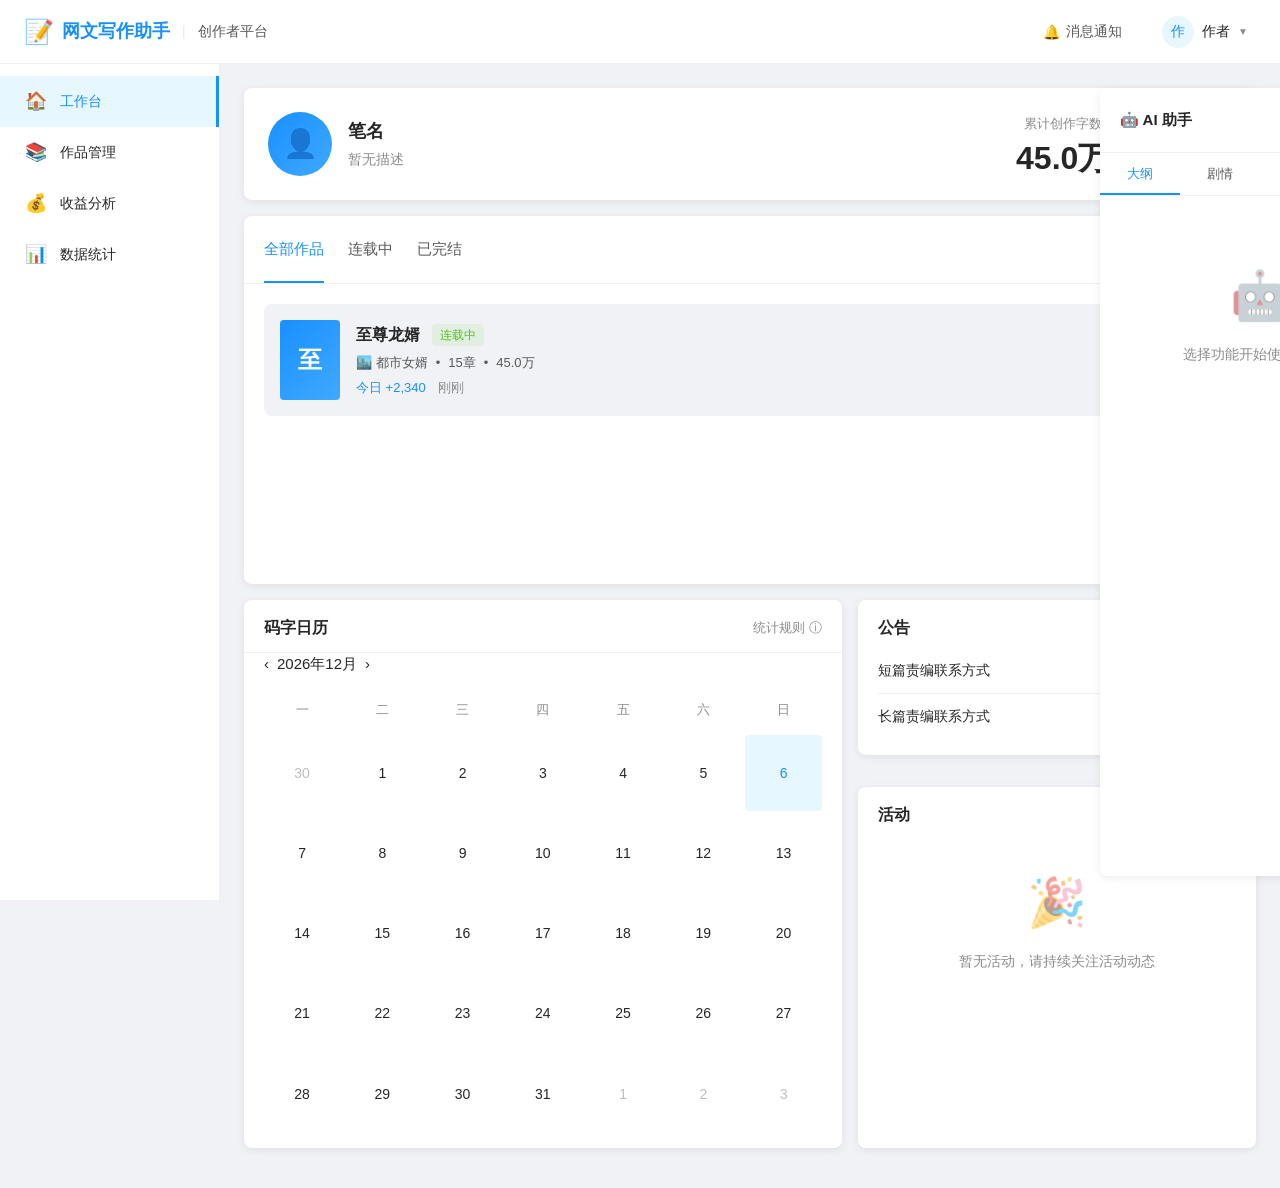
==== commit 3941a193: "fix: V5样式修复和功能完善 - 修复日历渲染问题，修正日期计算逻辑 - 合并长短篇标签，改为全部作品/连载中/已完结筛选 - 简化左侧导航栏，移除子菜单 - 新增收益分析页面：   - 收益概览" ====
--- a/v5/index.html
+++ b/v5/index.html
@@ -12,6 +12,7 @@
     <link rel="stylesheet" href="css/components/modals.css">
     <link rel="stylesheet" href="css/components/calendar.css">
     <link rel="stylesheet" href="css/components/panels.css">
+    <link rel="stylesheet" href="css/components/earnings.css">
 </head>
 <body>
     <!-- 顶部导航栏 -->
@@ -47,61 +48,22 @@
             </a>
 
             <!-- 作品管理 -->
-            <div class="nav-section">
-                <div class="nav-section-header" onclick="toggleNavSection(this)">
-                    <span class="nav-icon">📚</span>
-                    <span class="nav-text">作品管理</span>
-                    <span class="nav-arrow">▼</span>
-                </div>
-                <div class="nav-section-content">
-                    <a href="#" class="nav-subitem" data-page="short-story" onclick="switchPage('short-story')">
-                        <span class="nav-dot"></span>
-                        <span>短篇</span>
-                    </a>
-                    <a href="#" class="nav-subitem" data-page="long-story" onclick="switchPage('long-story')">
-                        <span class="nav-dot"></span>
-                        <span>长篇</span>
-                    </a>
-                </div>
-            </div>
+            <a href="#" class="nav-item" data-page="works" onclick="switchPage('works')">
+                <span class="nav-icon">📚</span>
+                <span class="nav-text">作品管理</span>
+            </a>
 
             <!-- 收益分析 -->
-            <div class="nav-section">
-                <div class="nav-section-header" onclick="toggleNavSection(this)">
-                    <span class="nav-icon">💰</span>
-                    <span class="nav-text">收益分析</span>
-                    <span class="nav-arrow">▼</span>
-                </div>
-                <div class="nav-section-content">
-                    <a href="#" class="nav-subitem">
-                        <span class="nav-dot"></span>
-                        <span>短篇收益</span>
-                    </a>
-                    <a href="#" class="nav-subitem">
-                        <span class="nav-dot"></span>
-                        <span>长篇收益</span>
-                    </a>
-                </div>
-            </div>
-
-            <!-- 个人中心 -->
-            <div class="nav-section">
-                <div class="nav-section-header" onclick="toggleNavSection(this)">
-                    <span class="nav-icon">👤</span>
-                    <span class="nav-text">个人中心</span>
-                    <span class="nav-arrow">▼</span>
-                </div>
-                <div class="nav-section-content">
-                    <a href="#" class="nav-subitem">
-                        <span class="nav-dot"></span>
-                        <span>账号信息</span>
-                    </a>
-                    <a href="#" class="nav-subitem">
-                        <span class="nav-dot"></span>
-                        <span>签约信息</span>
-                    </a>
-                </div>
-            </div>
+            <a href="#" class="nav-item" data-page="earnings" onclick="switchPage('earnings')">
+                <span class="nav-icon">💰</span>
+                <span class="nav-text">收益分析</span>
+            </a>
+
+            <!-- 数据统计 -->
+            <a href="#" class="nav-item" data-page="stats" onclick="switchPage('stats')">
+                <span class="nav-icon">📊</span>
+                <span class="nav-text">数据统计</span>
+            </a>
         </nav>
     </aside>
 
@@ -119,9 +81,15 @@
                     </div>
                 </div>
                 <div class="user-card-right">
-                    <div class="user-card-stat">
-                        <div class="user-card-stat-label">累计创作字数</div>
-                        <div class="user-card-stat-value" id="totalWords">0</div>
+                    <div class="user-card-stats">
+                        <div class="user-card-stat">
+                            <div class="user-card-stat-label">累计创作字数</div>
+                            <div class="user-card-stat-value" id="totalWords">0</div>
+                        </div>
+                        <div class="user-card-stat">
+                            <div class="user-card-stat-label">累计收益(元)</div>
+                            <div class="user-card-stat-value" id="totalEarnings">0.00</div>
+                        </div>
                     </div>
                 </div>
             </div>
@@ -130,21 +98,18 @@
             <div class="card works-card">
                 <div class="works-card-header">
                     <div class="works-tabs">
-                        <button class="works-tab active" data-tab="short">短篇</button>
-                        <button class="works-tab" data-tab="long">长篇</button>
+                        <button class="works-tab active" data-filter="all" onclick="filterBooks('all')">全部作品</button>
+                        <button class="works-tab" data-filter="ongoing" onclick="filterBooks('ongoing')">连载中</button>
+                        <button class="works-tab" data-filter="completed" onclick="filterBooks('completed')">已完结</button>
                     </div>
                     <button class="btn-primary" onclick="showCreateBookModal()">
                         <span class="btn-icon">+</span>
-                        <span>创建短篇</span>
+                        <span>创建作品</span>
                     </button>
                 </div>
                 <div class="works-card-body">
                     <div id="bookListContainer" class="book-list">
-                        <!-- 空白状态 -->
-                        <div class="empty-state">
-                            <div class="empty-state-illustration">📖</div>
-                            <button class="btn-primary btn-large" onclick="showCreateBookModal()">去创作</button>
-                        </div>
+                        <!-- 动态渲染 -->
                     </div>
                 </div>
             </div>
@@ -161,12 +126,10 @@
                         </div>
                     </div>
                     <div class="calendar-header">
-                        <div class="calendar-month">
+                        <div class="calendar-month" onclick="changeMonth(-1)">
+                            <span class="calendar-nav">‹</span>
                             <span id="calendarMonth">2026年3月</span>
-                            <span class="calendar-arrow">▼</span>
-                        </div>
-                        <div class="calendar-book-select">
-                            <span>暂无书籍</span>
+                            <span class="calendar-nav" onclick="changeMonth(1)">›</span>
                         </div>
                     </div>
                     <div class="calendar-body">
@@ -207,6 +170,150 @@
                             <div class="empty-illustration">🎉</div>
                             <div class="empty-text">暂无活动，请持续关注活动动态</div>
                         </div>
+                    </div>
+                </div>
+            </div>
+        </div>
+
+        <!-- ========== 作品管理页面 ========== -->
+        <div id="works-page" class="page">
+            <div class="page-header">
+                <h2 class="page-title">作品管理</h2>
+                <button class="btn-primary" onclick="showCreateBookModal()">+ 创建作品</button>
+            </div>
+            <div class="card">
+                <div class="works-card-header">
+                    <div class="works-tabs">
+                        <button class="works-tab active" data-filter="all" onclick="filterBooks('all')">全部</button>
+                        <button class="works-tab" data-filter="ongoing" onclick="filterBooks('ongoing')">连载中</button>
+                        <button class="works-tab" data-filter="completed" onclick="filterBooks('completed')">已完结</button>
+                        <button class="works-tab" data-filter="draft" onclick="filterBooks('draft')">草稿</button>
+                    </div>
+                </div>
+                <div class="works-card-body">
+                    <div id="worksListContainer" class="book-list">
+                        <!-- 动态渲染 -->
+                    </div>
+                </div>
+            </div>
+        </div>
+
+        <!-- ========== 收益分析页面 ========== -->
+        <div id="earnings-page" class="page">
+            <div class="page-header">
+                <h2 class="page-title">收益分析</h2>
+                <div class="earnings-filter">
+                    <select id="earningsBookFilter" class="form-select" onchange="filterEarningsByBook()">
+                        <option value="all">全部作品</option>
+                    </select>
+                    <select id="earningsMonthFilter" class="form-select" onchange="filterEarningsByMonth()">
+                        <option value="all">全部月份</option>
+                        <option value="2026-03">2026年3月</option>
+                        <option value="2026-02">2026年2月</option>
+                        <option value="2026-01">2026年1月</option>
+                    </select>
+                </div>
+            </div>
+
+            <!-- 收益概览卡片 -->
+            <div class="earnings-overview">
+                <div class="card earnings-card">
+                    <div class="earnings-card-icon">💰</div>
+                    <div class="earnings-card-info">
+                        <div class="earnings-card-label">累计总收入</div>
+                        <div class="earnings-card-value" id="earningsTotal">¥0.00</div>
+                    </div>
+                </div>
+                <div class="card earnings-card">
+                    <div class="earnings-card-icon">📅</div>
+                    <div class="earnings-card-info">
+                        <div class="earnings-card-label">本月收入</div>
+                        <div class="earnings-card-value" id="earningsMonth">¥0.00</div>
+                    </div>
+                </div>
+                <div class="card earnings-card">
+                    <div class="earnings-card-icon">📚</div>
+                    <div class="earnings-card-info">
+                        <div class="earnings-card-label">收益作品数</div>
+                        <div class="earnings-card-value" id="earningsBooks">0</div>
+                    </div>
+                </div>
+                <div class="card earnings-card">
+                    <div class="earnings-card-icon">👁</div>
+                    <div class="earnings-card-info">
+                        <div class="earnings-card-label">累计阅读</div>
+                        <div class="earnings-card-value" id="earningsReads">0</div>
+                    </div>
+                </div>
+            </div>
+
+            <!-- 收益明细 -->
+            <div class="card">
+                <div class="card-header">
+                    <div class="card-title">收入明细</div>
+                </div>
+                <div class="earnings-table-wrapper">
+                    <table class="earnings-table" id="earningsTable">
+                        <thead>
+                            <tr>
+                                <th>日期</th>
+                                <th>作品名称</th>
+                                <th>收入来源</th>
+                                <th>阅读量</th>
+                                <th>收入金额</th>
+                                <th>状态</th>
+                            </tr>
+                        </thead>
+                        <tbody id="earningsTableBody">
+                            <!-- 动态渲染 -->
+                        </tbody>
+                    </table>
+                </div>
+            </div>
+
+            <!-- 作品收益排行 -->
+            <div class="card">
+                <div class="card-header">
+                    <div class="card-title">作品收益排行</div>
+                </div>
+                <div class="earnings-rank-list" id="earningsRankList">
+                    <!-- 动态渲染 -->
+                </div>
+            </div>
+        </div>
+
+        <!-- ========== 数据统计页面 ========== -->
+        <div id="stats-page" class="page">
+            <div class="page-header">
+                <h2 class="page-title">数据统计</h2>
+            </div>
+            <div class="stats-grid">
+                <div class="card stats-card">
+                    <div class="stats-card-icon">📝</div>
+                    <div class="stats-card-info">
+                        <div class="stats-card-label">累计创作字数</div>
+                        <div class="stats-card-value" id="statsTotalWords">0</div>
+                    </div>
+                </div>
+                <div class="card stats-card">
+                    <div class="stats-card-icon">📖</div>
+                    <div class="stats-card-info">
+                        <div class="stats-card-label">作品总数</div>
+                        <div class="stats-card-value" id="statsTotalBooks">0</div>
+                    </div>
+                </div>
+                <div class="card stats-card">
+                    <div class="stats-card-icon">📅</div>
+                    <div class="stats-card-info">
+                        <div class="stats-card-label">创作天数</div>
+                        <div class="stats-card-value" id="statsWritingDays">0</div>
+                    </div>
+                </div>
+                <div class="card stats-card">
+                    <div class="stats-card-icon">🔥</div>
+                    <div class="stats-card-info">
+                        <div class="stats-card-label">连续创作</div>
+                        <div class="stats-card-value" id="statsStreak">0天</div>
                     </div>
                 </div>
             </div>
--- a/v5/css/components/cards.css
+++ b/v5/css/components/cards.css
@@ -27,6 +27,7 @@
     align-items: center;
     justify-content: center;
     font-size: 28px;
+    flex-shrink: 0;
 }
 
 .user-card-info {
@@ -50,10 +51,19 @@
     text-align: right;
 }
 
+.user-card-stats {
+    display: flex;
+    gap: 48px;
+}
+
+.user-card-stat {
+    text-align: center;
+}
+
 .user-card-stat-label {
     font-size: 13px;
     color: var(--text-tertiary);
-    margin-bottom: 4px;
+    margin-bottom: 8px;
 }
 
 .user-card-stat-value {
--- a/v5/css/components/earnings.css
+++ b/v5/css/components/earnings.css
@@ -0,0 +1,251 @@
+/* ============================================
+   收益分析页面样式
+   ============================================ */
+
+/* 页面标题 */
+.page-header {
+    display: flex;
+    align-items: center;
+    justify-content: space-between;
+    margin-bottom: 20px;
+}
+
+.page-title {
+    font-size: 20px;
+    font-weight: 600;
+    color: var(--text-primary);
+}
+
+.earnings-filter {
+    display: flex;
+    gap: 12px;
+}
+
+.earnings-filter .form-select {
+    width: 160px;
+}
+
+/* 收益概览 */
+.earnings-overview {
+    display: grid;
+    grid-template-columns: repeat(4, 1fr);
+    gap: 16px;
+    margin-bottom: 20px;
+}
+
+.earnings-card {
+    display: flex;
+    align-items: center;
+    gap: 16px;
+    padding: 20px;
+}
+
+.earnings-card-icon {
+    width: 48px;
+    height: 48px;
+    border-radius: 12px;
+    background: var(--primary-light);
+    color: var(--primary);
+    display: flex;
+    align-items: center;
+    justify-content: center;
+    font-size: 24px;
+}
+
+.earnings-card-info {
+    flex: 1;
+}
+
+.earnings-card-label {
+    font-size: 13px;
+    color: var(--text-tertiary);
+    margin-bottom: 4px;
+}
+
+.earnings-card-value {
+    font-size: 24px;
+    font-weight: 600;
+    color: var(--text-primary);
+}
+
+/* 收益表格 */
+.earnings-table-wrapper {
+    padding: 0 20px 20px;
+    overflow-x: auto;
+}
+
+.earnings-table {
+    width: 100%;
+    border-collapse: collapse;
+    font-size: 14px;
+}
+
+.earnings-table th,
+.earnings-table td {
+    padding: 12px 16px;
+    text-align: left;
+    border-bottom: 1px solid var(--border-light);
+}
+
+.earnings-table th {
+    font-weight: 500;
+    color: var(--text-secondary);
+    background: var(--bg-body);
+}
+
+.earnings-table td {
+    color: var(--text-primary);
+}
+
+.earnings-table tr:hover td {
+    background: var(--bg-hover);
+}
+
+.earnings-table .amount {
+    color: #f5222d;
+    font-weight: 500;
+}
+
+.earnings-table .status {
+    padding: 2px 8px;
+    border-radius: 4px;
+    font-size: 12px;
+}
+
+.earnings-table .status.paid {
+    background: #f6ffed;
+    color: #52c41a;
+}
+
+.earnings-table .status.pending {
+    background: #fff7e6;
+    color: #fa8c16;
+}
+
+/* 收益排行 */
+.earnings-rank-list {
+    padding: 0 20px 20px;
+}
+
+.earnings-rank-item {
+    display: flex;
+    align-items: center;
+    gap: 16px;
+    padding: 16px 0;
+    border-bottom: 1px solid var(--border-light);
+}
+
+.earnings-rank-item:last-child {
+    border-bottom: none;
+}
+
+.earnings-rank-number {
+    width: 28px;
+    height: 28px;
+    border-radius: 50%;
+    display: flex;
+    align-items: center;
+    justify-content: center;
+    font-size: 13px;
+    font-weight: 600;
+    background: var(--bg-body);
+    color: var(--text-secondary);
+}
+
+.earnings-rank-item:nth-child(1) .earnings-rank-number {
+    background: #fff2e8;
+    color: #fa8c16;
+}
+
+.earnings-rank-item:nth-child(2) .earnings-rank-number {
+    background: #f6ffed;
+    color: #52c41a;
+}
+
+.earnings-rank-item:nth-child(3) .earnings-rank-number {
+    background: #e6f7ff;
+    color: #1890ff;
+}
+
+.earnings-rank-info {
+    flex: 1;
+}
+
+.earnings-rank-name {
+    font-size: 14px;
+    font-weight: 500;
+    color: var(--text-primary);
+    margin-bottom: 2px;
+}
+
+.earnings-rank-detail {
+    font-size: 12px;
+    color: var(--text-tertiary);
+}
+
+.earnings-rank-amount {
+    font-size: 16px;
+    font-weight: 600;
+    color: #f5222d;
+}
+
+/* 数据统计页面 */
+.stats-grid {
+    display: grid;
+    grid-template-columns: repeat(4, 1fr);
+    gap: 16px;
+}
+
+.stats-card {
+    display: flex;
+    align-items: center;
+    gap: 16px;
+    padding: 24px;
+}
+
+.stats-card-icon {
+    width: 56px;
+    height: 56px;
+    border-radius: 16px;
+    background: var(--primary-light);
+    color: var(--primary);
+    display: flex;
+    align-items: center;
+    justify-content: center;
+    font-size: 28px;
+}
+
+.stats-card-info {
+    flex: 1;
+}
+
+.stats-card-label {
+    font-size: 14px;
+    color: var(--text-tertiary);
+    margin-bottom: 6px;
+}
+
+.stats-card-value {
+    font-size: 28px;
+    font-weight: 600;
+    color: var(--text-primary);
+}
+
+/* 响应式 */
+@media (max-width: 1200px) {
+    .earnings-overview,
+    .stats-grid {
+        grid-template-columns: repeat(2, 1fr);
+    }
+}
+
+@media (max-width: 768px) {
+    .earnings-overview,
+    .stats-grid {
+        grid-template-columns: 1fr;
+    }
+    
+    .earnings-filter {
+        flex-direction: column;
+    }
+}
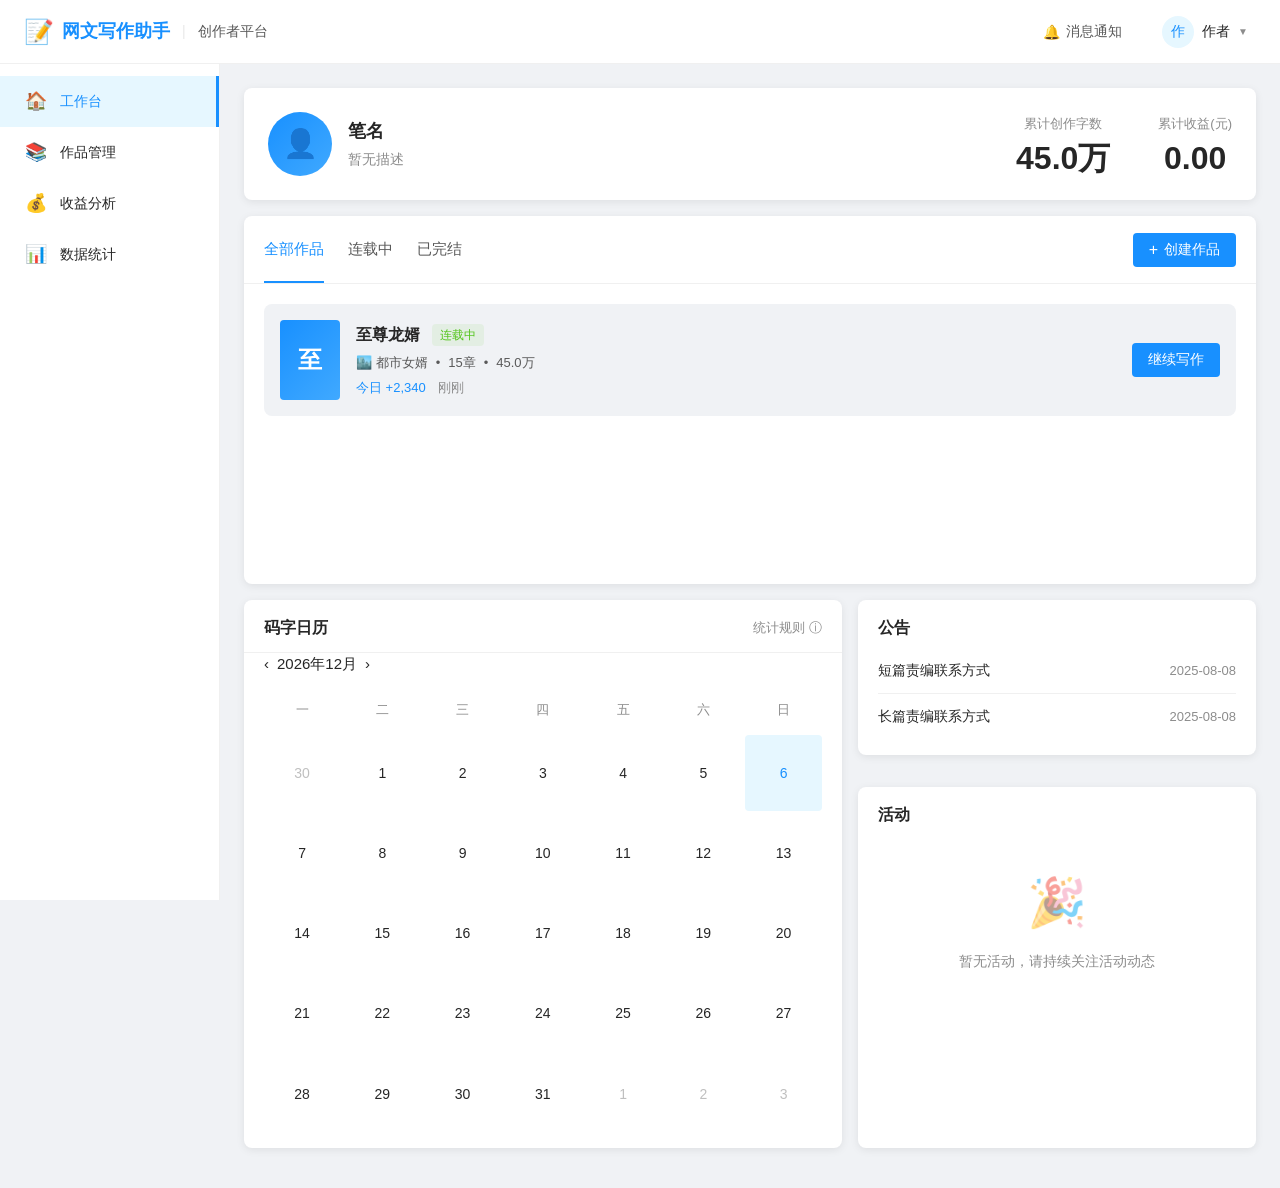
==== commit 545fc572: "fix: AI助手和人物详情面板位置修复 - 将AI助手面板从body底部移至editor-page内部 - 人物详情面板改为编辑器内绝对定位(left: 260px) - AI面板改为编辑器内绝对定" ====
--- a/v5/index.html
+++ b/v5/index.html
@@ -413,6 +413,28 @@
                     <!-- 人物详情由JS渲染 -->
                 </div>
             </div>
+
+            <!-- AI 助手面板 -->
+            <div id="aiPanel" class="ai-panel">
+                <div class="ai-panel-header">
+                    <span class="ai-panel-title">🤖 AI 助手</span>
+                    <button class="ai-panel-close" onclick="toggleAIPanel()">×</button>
+                </div>
+                <div class="ai-panel-tabs">
+                    <button class="ai-tab active" data-tab="outline" onclick="switchAITab('outline')">大纲</button>
+                    <button class="ai-tab" data-tab="plot" onclick="switchAITab('plot')">剧情</button>
+                    <button class="ai-tab" data-tab="polish" onclick="switchAITab('polish')">润色</button>
+                    <button class="ai-tab" data-tab="expand" onclick="switchAITab('expand')">扩写</button>
+                </div>
+                <div class="ai-panel-content">
+                    <div id="aiContent" class="ai-content">
+                        <div class="ai-placeholder">
+                            <div class="ai-placeholder-icon">🤖</div>
+                            <div class="ai-placeholder-text">选择功能开始使用AI助手</div>
+                        </div>
+                    </div>
+                </div>
+            </div>
         </div>
     </main>
 
@@ -630,28 +652,6 @@
         </div>
     </div>
 
-    <!-- AI 助手面板 -->
-    <div id="aiPanel" class="ai-panel">
-        <div class="ai-panel-header">
-            <span class="ai-panel-title">🤖 AI 助手</span>
-            <button class="ai-panel-close" onclick="toggleAIPanel()">×</button>
-        </div>
-        <div class="ai-panel-tabs">
-            <button class="ai-tab active" data-tab="outline" onclick="switchAITab('outline')">大纲</button>
-            <button class="ai-tab" data-tab="plot" onclick="switchAITab('plot')">剧情</button>
-            <button class="ai-tab" data-tab="polish" onclick="switchAITab('polish')">润色</button>
-            <button class="ai-tab" data-tab="expand" onclick="switchAITab('expand')">扩写</button>
-        </div>
-        <div class="ai-panel-content">
-            <div id="aiContent" class="ai-content">
-                <div class="ai-placeholder">
-                    <div class="ai-placeholder-icon">🤖</div>
-                    <div class="ai-placeholder-text">选择功能开始使用AI助手</div>
-                </div>
-            </div>
-        </div>
-    </div>
-
     <!-- Toast 提示 -->
     <div id="toast" class="toast"></div>
 
--- a/v5/css/components/editor.css
+++ b/v5/css/components/editor.css
@@ -2,14 +2,21 @@
    编辑器样式
    ============================================ */
 
+/* 编辑器页面容器 */
+#editor-page {
+    position: relative;
+    height: calc(100vh - var(--header-height) - 48px);
+}
+
 /* 编辑器布局 */
 .editor-layout {
     display: flex;
-    height: calc(100vh - var(--header-height) - 48px);
+    height: 100%;
     background: var(--bg-card);
     border-radius: var(--border-radius);
     box-shadow: var(--shadow-card);
     overflow: hidden;
+    position: relative;
 }
 
 /* 编辑器侧边栏 */
@@ -476,6 +483,7 @@
     background: var(--bg-card);
     display: flex;
     flex-direction: column;
+    flex-shrink: 0;
 }
 
 .marks-header {
--- a/v5/css/components/panels.css
+++ b/v5/css/components/panels.css
@@ -2,18 +2,18 @@
    面板样式 - 人物详情、AI面板
    ============================================ */
 
-/* 人物详情面板 */
+/* 人物详情面板 - 在编辑器页面内绝对定位 */
 .character-detail-panel {
-    position: fixed;
-    top: var(--header-height);
-    left: calc(var(--sidebar-width) + 260px);
+    position: absolute;
+    top: 0;
+    left: 260px;
     width: 320px;
     bottom: 0;
     background: var(--bg-card);
     border-left: 1px solid var(--border-light);
     box-shadow: var(--shadow-card);
-    z-index: 800;
-    transform: translateX(100%);
+    z-index: 100;
+    transform: translateX(-100%);
     transition: transform 0.3s ease;
     display: flex;
     flex-direction: column;
@@ -267,18 +267,18 @@
     margin-top: 2px;
 }
 
-/* AI 面板 */
+/* AI 面板 - 在编辑器页面内绝对定位 */
 .ai-panel {
-    position: fixed;
-    right: 220px;
-    top: calc(var(--header-height) + 24px);
-    bottom: 24px;
-    width: 320px;
+    position: absolute;
+    right: 200px;
+    top: 60px;
+    bottom: 48px;
+    width: 300px;
     background: var(--bg-card);
     border-radius: var(--border-radius);
     box-shadow: var(--shadow-card);
-    z-index: 500;
-    transform: translateX(calc(100% + 40px));
+    z-index: 200;
+    transform: translateX(calc(100% + 20px));
     transition: transform 0.3s ease;
     display: flex;
     flex-direction: column;
